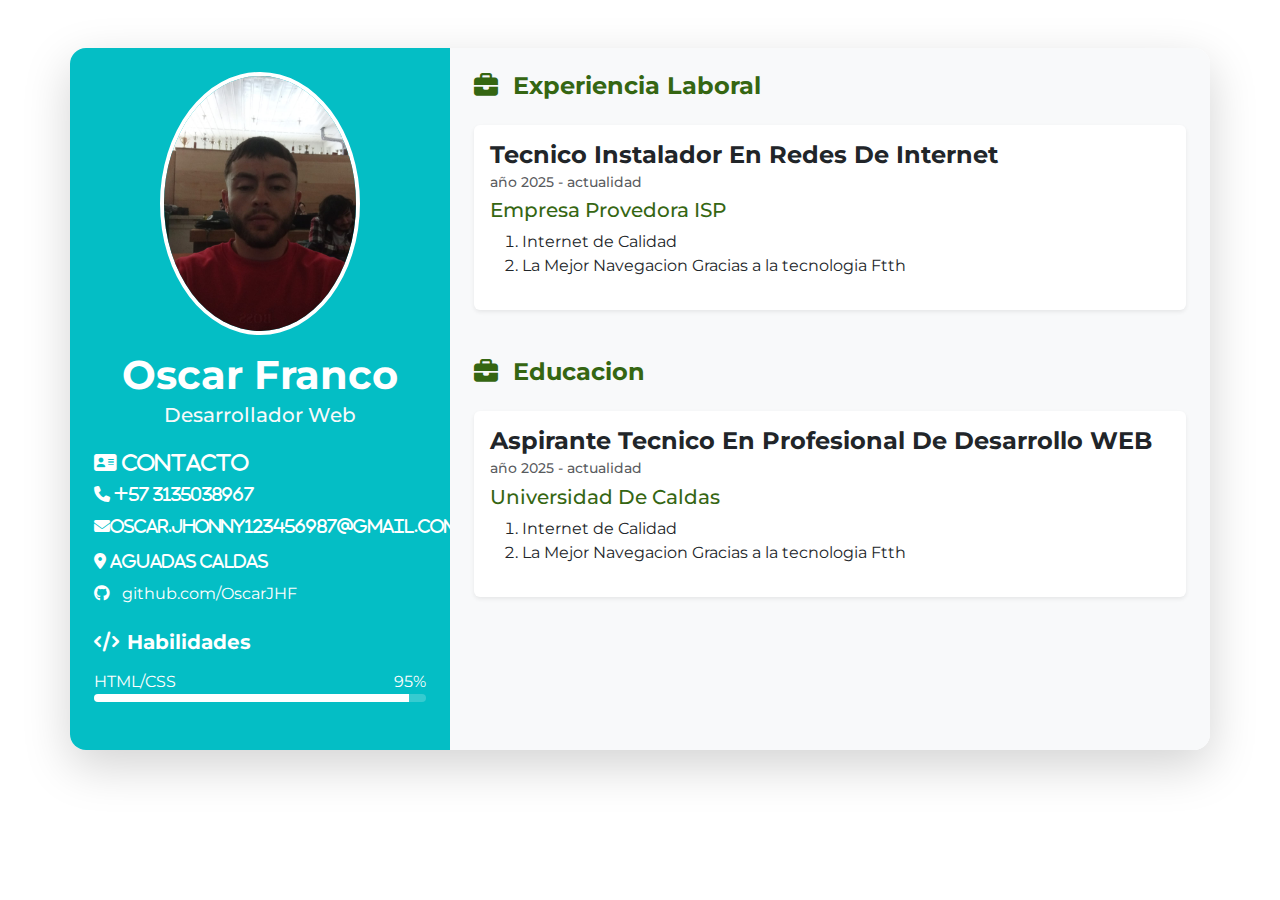
==== hoja_de_vida.html @ 8d65b8f7 "first commit" ====
<!DOCTYPE html>
<html lang="en">
<head>
    <meta charset="UTF-8">
    <meta name="viewport" content="width=device-width, initial-scale=1.0">
    <title>Hoja de vida Oscar Jhony Hurtado Franco</title>
    <!-- Bootstrap 5 -->
    <link href="https://cdn.jsdelivr.net/npm/bootstrap@5.3.0/dist/css/bootstrap.min.css" rel="stylesheet">
    <!-- Font Awesome -->
    <link rel="stylesheet" href="https://cdnjs.cloudflare.com/ajax/libs/font-awesome/6.4.0/css/all.min.css">
    <!-- Google Fonts -->
    <link href="https://fonts.googleapis.com/css2?family=Montserrat:wght@400;600&display=swap" rel="stylesheet">
  <!-- css personalizado -->
   <link rel="stylesheet" href="style.css">
</head>
<body>

    <div class="container-lg my-5">
        <div class="row shadow-lg rounded-4 overflow-hidden">
            
            <!-- columna izquierda -->
            <div class="col-md-4 bg-primary text-white p-4">
                <header class="text-center mb-4">

                <img src="img/foto.jpeg"
                 class="imf-fluid rounded-circle border border-4 border-white mb-3"
                alt="foto de perfil">
                <h1 class="fw-bold mb-1">Oscar Franco</h1>
                <h2 class="h5 text-light" >Desarrollador Web</h2>
            </header>
            <section class="mb-4">
                <h5 class="fw-bold"> <ic class="fas fa-address-card me-2"></i> Contacto</h5>
                    <ul class="list-unstyled">
                        <li class="mb-2">
                            <i class="fas fa-phone">  +57 3135038967</i>
                        </li>
                        <li class="mb-2">
                            <i class="fas fa-envelope mb-2">oscar.jhonny123456987@gmail.com</i>
                        </li>
                        <li class="mb-2">
                            <i class="fas fa-map-marker-alt me2"> Aguadas Caldas</i>
                        </li>
                        <li class="mb-2">
                            <a class="text-white" href="https://github.com/OscarJHF" 
                            target="_blank" style="text-decoration: none;">
                            <i class="fab  fa-github me-2"></i> 
                            github.com/OscarJHF
                        </a>
                        </li>
                      
                    </ul>
            </section>
           
            <section class="mb-4">
                    <h3 class="h5 fw-bold mb-3"><i class="fas fa-code me-2"></i>Habilidades</h3>
                    <div class="skill mb-3">
                        <div class="d-flex justify-content-between">
                            <span>HTML/CSS</span>
                            <span>95%</span>
                        </div>
                        <div class="progress" style="height: 8px;">
                            <div class="progress-bar bg-white" role="progressbar" style="width: 95%"></div>
                        </div>
                    </div>
                    <!-- Repetir para otras habilidades -->
                </section>


            </div>

            
                <!-- columna derecha -->
                <div class="col-md-8 bg-light  p-4">
                    <section class="mb-5" >  
                    <h4 class="fw-bold text-primary mb-4 ">
                        <i class="fas fa-briefcase me-2"></i>
                        Experiencia Laboral
                    </h4>

                        <div class="card mb-3 border-0 shadow-sm">
                            <div class="card-body">
                                <h4 class="card-title fw-bold">
                                    Tecnico Instalador En Redes De Internet
                                </h4>
                                <div>
                                    <h6 class="card-subtitle mb-2
                                    text-muted prymary small">
                                        año 2025 - actualidad
                                </h6>
                                
                                    <h5 class="text-primary">
                                        Empresa Provedora ISP
                                    </h5>
                                   <ol>
                                        <li>Internet de Calidad</li>

                                        <li>La Mejor Navegacion Gracias a la tecnologia Ftth</li>

                                    </ol>
                                </div>
                            
                            </div>
                        
                        </div>
                     </section>
                     <section class="mb-5" >  
                        <h4 class="fw-bold text-primary mb-4 ">
                            <i class="fas fa-briefcase me-2"></i>
                            Educacion
                        </h4>
    
                            <div class="card mb-3 border-0 shadow-sm">
                                <div class="card-body">
                                    <h4 class="card-title fw-bold">
                                        Aspirante Tecnico En Profesional De Desarrollo WEB
                                    </h4>
                                    <div>
                                        <h6 class="card-subtitle mb-2
                                        text-muted prymary small">
                                            año 2025 - actualidad
                                    </h6>
                                    
                                        <h5 class="text-primary">
                                            Universidad De Caldas
                                        </h5>
                                       <ol>
                                            <li>Internet de Calidad</li>
    
                                            <li>La Mejor Navegacion Gracias a la tecnologia Ftth</li>
    
                                        </ol>
                                    </div>
                                
                                </div>
                            
                            </div>
                         </section>
                    
                 </div>
           
        </div>
        
    </div>


    
<!-- Bootstrap JS -->
<script src="https://cdn.jsdelivr.net/npm/bootstrap@5.3.0/dist/js/bootstrap.bundle.min.js"></script>
</body>
</html>
---- style.css ----
*{
    font-family: 'Montserrat', sans-serif;

}

/* ajustes de color para la columna izquierda */
.bg-primary{
    background-color: #04bec5 !important;
}

img{
    width: 60%;
}
/* Progreso personalizado */
.progress {
    background-color: rgba(255,255,255,0.2);
    border-radius: 20px;
    overflow: hidden;
}

.text-primary{
    color: #356612 !important;
}
/* efectos para las targetas*/
.card{
    transition: transform 0.3s ease, box-shadow 0.3s ease;
   /*  transition-duration: 1000ms;
    transition-property: background-color,color; */
}

.card:hover{
    transform: translateY(-5px);
    box-shadow: 0 10px 20px rgba(0,0,0,0.1);
}   
a:hover{
    color:black !important;
}
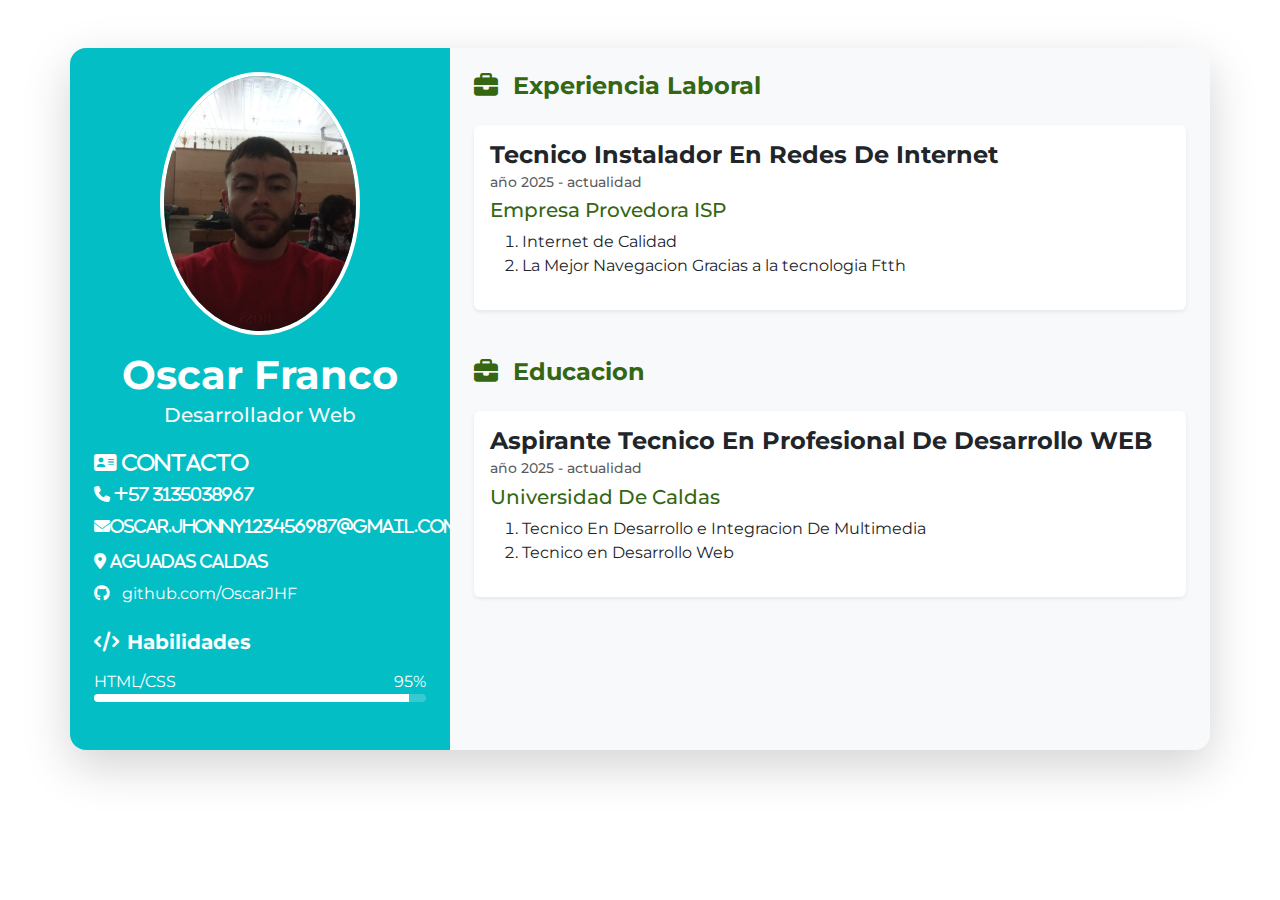
==== commit 313f996c: "oscarjhf.github.io" ====
--- a/hoja_de_vida.html
+++ b/hoja_de_vida.html
@@ -124,9 +124,11 @@
                                             Universidad De Caldas
                                         </h5>
                                        <ol>
-                                            <li>Internet de Calidad</li>
+                                            <li>Tecnico En Desarrollo e Integracion De Multimedia</li>
     
-                                            <li>La Mejor Navegacion Gracias a la tecnologia Ftth</li>
+                                            <li>Tecnico en Desarrollo Web</li>
+
+                                           
     
                                         </ol>
                                     </div>
